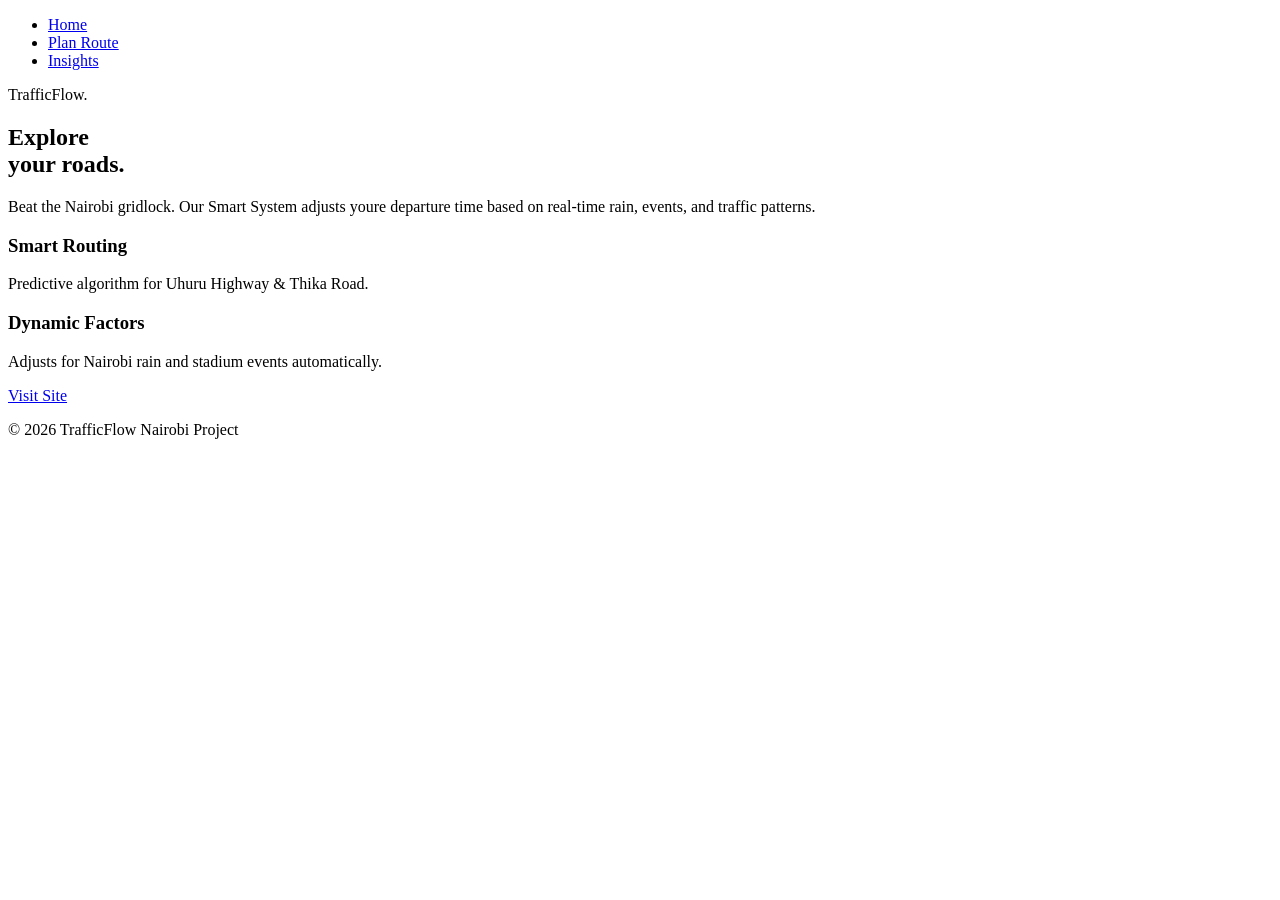
==== index.html @ 3a0edfe7 "initial commit: add HTML, CSS, and JavaScript files for TrafficFlow Nairobi project" ====
<!DOCTYPE html>
<html lang="en">
<head>
    <meta charset="UTF-8">
    <meta name="viewport" content="width=device-width, initial-scale=1.0">
    <title>TrafficFlow Nairobi</title>
</head>
<body class="home-page">
    <header>
        <nav>
            <ul class="nav-links">
                <li><a href="index.html" class="active">Home</a></li>
                <li><a href="route-planner.html">Plan Route</a></li>
                <li><a href="insights.html">Insights</a></li>

            </ul>
            <div class="logo-center">TrafficFlow.</div>
            <div class="menu-icon"><span></span></div>
        </nav>
    </header>

    <main class="hero-content">
        <section class="title-area">
            <h1>Explore <br><span>your roads.</span></h1>
            <p class="description">
                Beat the Nairobi gridlock. Our Smart System adjusts youre departure time based on real-time rain, events, and traffic patterns.
            </p>
        </section>
        <section class="bottom-info">
            <div class="info-card">
                <h3>Smart Routing</h3>
                <p>Predictive algorithm for Uhuru Highway & Thika Road. </p>
            </div>
            <div class="info-card">
                <h3>Dynamic Factors</h3>
                <p>Adjusts for Nairobi rain and stadium events automatically.</p>
            </div>
            <div class="cta-box">
                <a href="route-planner.html" class="visit-btn">Visit Site</a>
            </div>
        </section>
    </main>
    <footer>
        <p>&copy; 2026 TrafficFlow Nairobi Project</p>
    </footer>
    
</body>
</html>
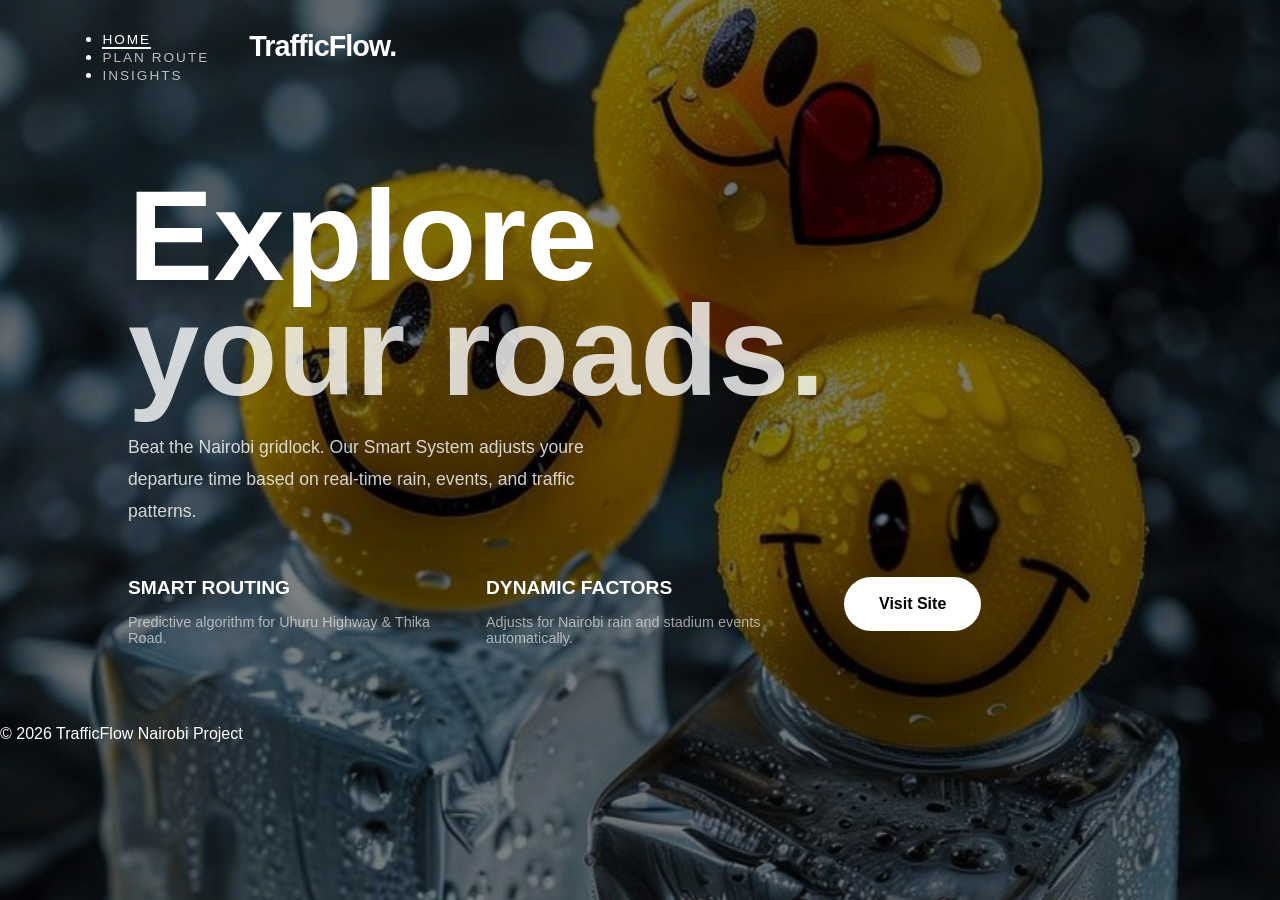
==== commit 076b554d: "Refactor code structure for improved readability and maintainability" ====
--- a/index.html
+++ b/index.html
@@ -4,6 +4,7 @@
     <meta charset="UTF-8">
     <meta name="viewport" content="width=device-width, initial-scale=1.0">
     <title>TrafficFlow Nairobi</title>
+    <link rel="stylesheet" href="style.css">
 </head>
 <body class="home-page">
     <header>
--- a/style.css
+++ b/style.css
@@ -0,0 +1,165 @@
+:root {
+    --text-white: #ffffff;
+    --glass-bg: rgba(0,0,0,0.6);
+    --glass-border: rgba(255, 255, 255, 0.15);
+    --accent-blue: #3498db;
+    --nairobi-danger: #e74c3c;
+    
+}
+
+* {
+    margin: 0;
+    padding: 0;
+    box-sizing: border-box;
+    font-family: "Inter", sans-serif;
+
+}
+
+body{
+    background: linear-gradient(rgba(0,0,0,0.5), rgba(0,0,0,0.5)), url("wallpaper1.PNG");
+    background-size: cover;
+    background-position: center;
+    background-attachment: fixed;
+    color: var(--text-white);
+    min-height: 100vh;
+}
+header {
+    padding: 30px 8%;
+}
+nav {
+    display: flex;
+    list-style: none;
+    gap: 40px;
+}
+.nav-links a {
+    color: white;
+    text-decoration: none;
+    font-size: 0.85rem;
+    text-transform: uppercase;
+    letter-spacing: 2px;
+    opacity: 0.7;
+    transition: 0.3s;
+}
+.nav-links a:hover, .nav-links a.active{
+    opacity: 1;
+    border-bottom: 2px solid white;
+
+}
+.logo-center {
+    font-size: 1.8rem;
+    font-weight: 900;
+    letter-spacing: -1px;
+}
+.hero-content {
+    padding: 5% 10%;
+
+}
+h1{
+    font-size: clamp(3rem,10vw, 8rem);
+    line-height: 0.9;
+    font-weight: 800;
+    margin-bottom: 1.5rem;
+}
+h1 span {
+    display: block;
+    opacity: 0.8;
+}
+.description {
+    max-width: 500px;
+    font-size: 1.1rem;
+    line-height: 1.8;
+    margin-bottom: 40px;
+    opacity: 0.8;
+}
+.bottom-info{
+    display: grid;
+    grid-template-columns: repeat(auto-fit, minmax(250px, 1fr));
+    gap: 50px;
+    margin-bottom: 15px;
+    margin-top: 50px;
+
+}
+.info-card h3{
+    font-size: 1.2rem;
+    margin-bottom: 15px;
+    text-transform: uppercase;
+}
+.info-card p{
+    font-size: 0.9rem;
+    opacity:0.6;
+}
+
+.planner-container, .insights-content{
+    display: flex;
+    flex-direction: column;
+    align-items: center;
+    padding: 50px 10%;
+}
+.glass-panel {
+    background: var(--glass-bg);
+    backdrop-filter: blur;
+    -webkit-backdrop-filter: blur(15px);
+    padding: 40px;
+    border-radius: 24px;
+    border: 1px solid var(--glass-border);
+    width: 100%;
+    max-width: 600px;
+    box-shadow: 0 8px 32px 0 rgba(0.0.0.0.37);
+
+}
+input[type="text"], input[type="time"] {
+    width:100%;
+    background: rgba(255, 255, 255, 0.05);
+    border: 1px solid var(--glass-border);
+    padding: 15px;
+    color: white;
+    border-radius: 12px;
+    margin-top: 10px;
+    margin-bottom: 20px; 
+
+}
+.factors-grid{
+    display: grid;
+    grid-template-columns: 1fr 1fr;
+    gap: 15px;
+    margin-bottom: 30px;
+
+}
+.checkbox-container{
+    font-size: 0.9;
+    display: flex;
+    align-items: center;
+    gap: 10px;
+
+}
+
+.visit-btn, .calc-btn {
+    padding: 18px 35px;
+    background: white;
+    color: black;
+    text-decoration: none;
+    border-radius: 50px;
+    font-weight: bold;
+    display: inline-block;
+    transition: 0.4s cubic-bezier(0.175, 0.885, 0.32, 1.275);
+    border: none;
+    cursor: pointer;
+
+}
+.visit-btn:hover, .calc-btn:hover {
+    transform: scale(1.05);
+    box-shadow: 0 0 20px rgba(255,2555,255,0.4);
+
+}
+@media (max-width: 768px) {
+    nav {
+        flex-direction: column;
+        gap: 20px;
+    }
+    h1{
+        font-size: 4rem;
+    }
+    .factor-grid{
+        grid-template-columns: 1fr;
+    }
+}
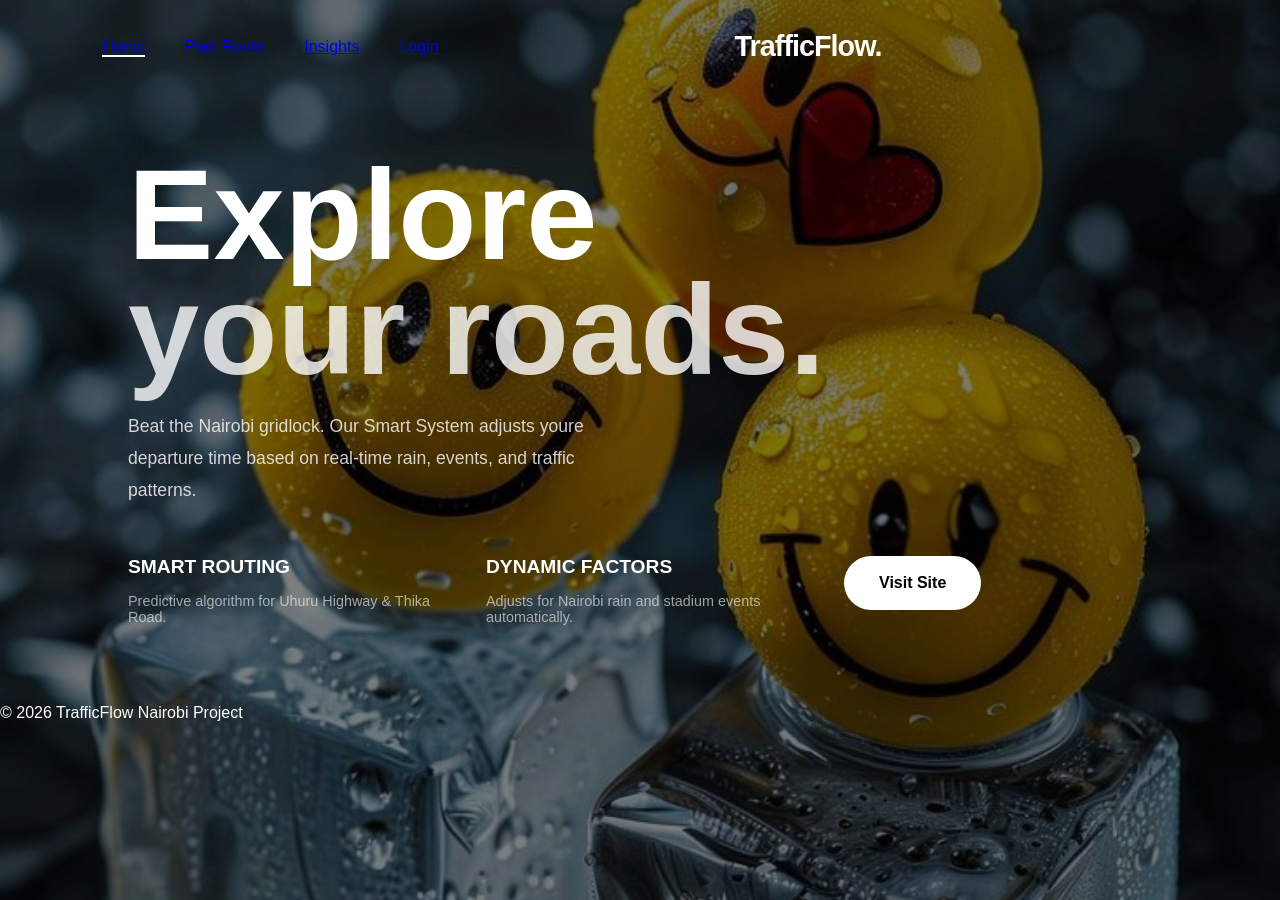
==== commit 09c132dd: "Add login and signup functionality with corresponding HTML, CSS, and JavaScript" ====
--- a/index.html
+++ b/index.html
@@ -13,6 +13,7 @@
                 <li><a href="index.html" class="active">Home</a></li>
                 <li><a href="route-planner.html">Plan Route</a></li>
                 <li><a href="insights.html">Insights</a></li>
+                <li><a href="login.html">Login</a></li>
 
             </ul>
             <div class="logo-center">TrafficFlow.</div>
--- a/style.css
+++ b/style.css
@@ -28,19 +28,15 @@
 }
 nav {
     display: flex;
+    justify-content: space-between; 
+    align-items: center;
+}
+
+.nav-links {
+    display: flex; 
     list-style: none;
     gap: 40px;
-}
-.nav-links a {
-    color: white;
-    text-decoration: none;
-    font-size: 0.85rem;
-    text-transform: uppercase;
-    letter-spacing: 2px;
-    opacity: 0.7;
-    transition: 0.3s;
-}
-.nav-links a:hover, .nav-links a.active{
+}.nav-links a:hover, .nav-links a.active{
     opacity: 1;
     border-bottom: 2px solid white;
 
@@ -97,16 +93,12 @@
 }
 .glass-panel {
     background: var(--glass-bg);
-    backdrop-filter: blur;
+    backdrop-filter: blur(15px); /* Add 15px here */
     -webkit-backdrop-filter: blur(15px);
-    padding: 40px;
-    border-radius: 24px;
-    border: 1px solid var(--glass-border);
-    width: 100%;
-    max-width: 600px;
-    box-shadow: 0 8px 32px 0 rgba(0.0.0.0.37);
+    /* ... rest of your code */
+    box-shadow: 0 8px 32px 0 rgba(0, 0, 0, 0.37); /* You had 0.0.0.0.37, change to commas */
+}
 
-}
 input[type="text"], input[type="time"] {
     width:100%;
     background: rgba(255, 255, 255, 0.05);
@@ -162,4 +154,4 @@
     .factor-grid{
         grid-template-columns: 1fr;
     }
-}+}
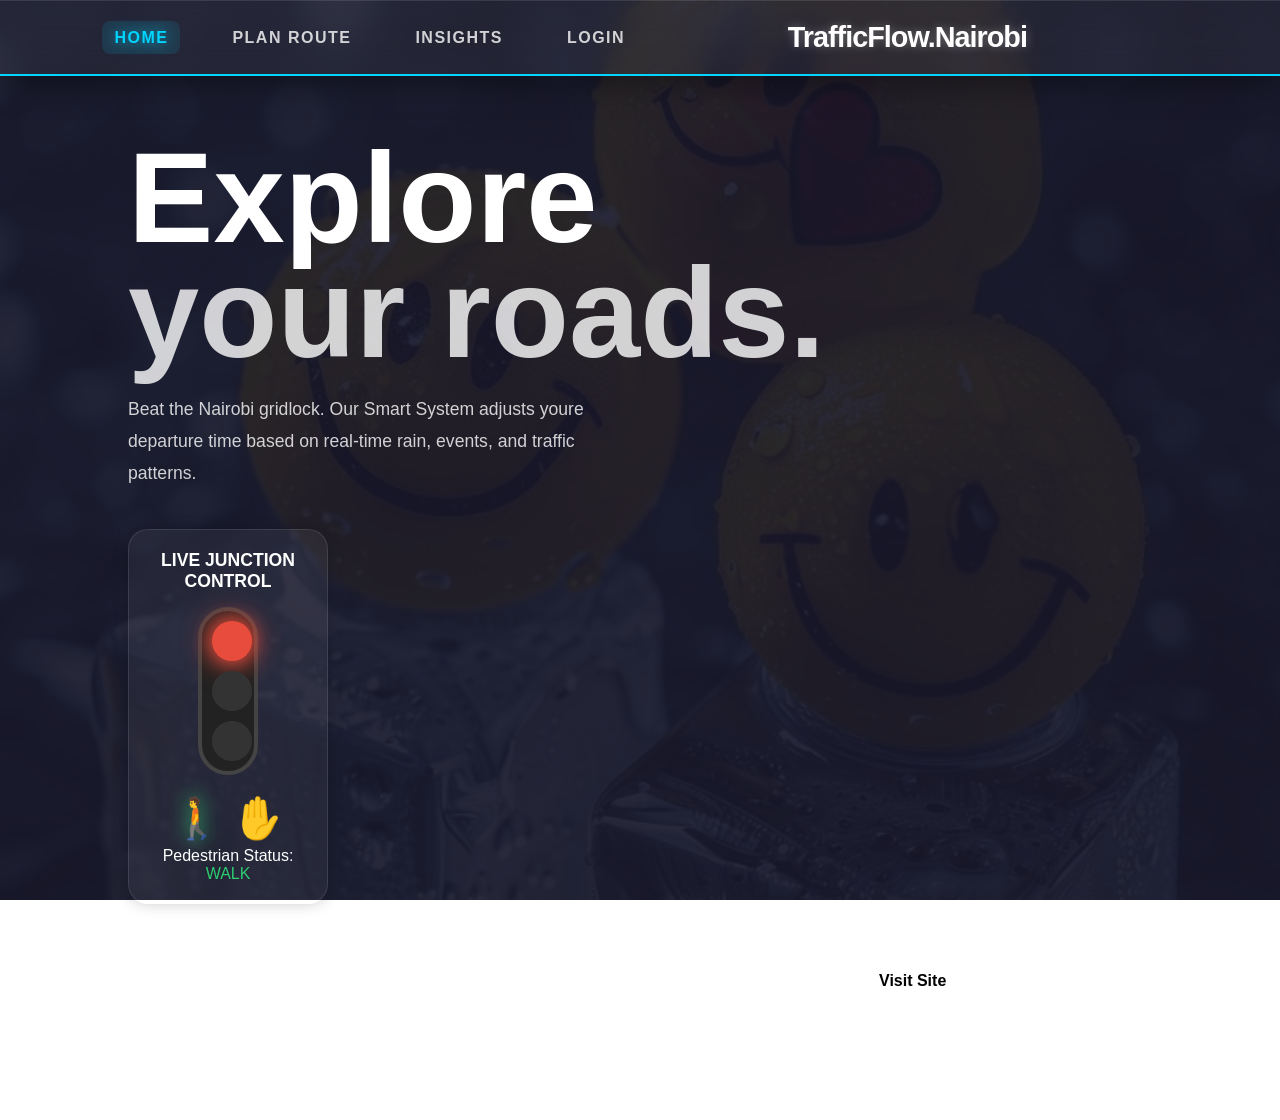
==== commit c78654ab: "Add traffic signal control logic with pedestrian signals - Implemented traffic light cycling logic (" ====
--- a/index.html
+++ b/index.html
@@ -7,6 +7,12 @@
     <link rel="stylesheet" href="style.css">
 </head>
 <body class="home-page">
+    <div class="slideshow-container">
+    <div class="slide slide1"></div>
+    <div class="slide slide2"></div>
+    <div class="slide slide3"></div>
+    <div class="slide slide4"></div>
+    <div class="overlay"></div> </div>
     <header>
         <nav>
             <ul class="nav-links">
@@ -16,7 +22,7 @@
                 <li><a href="login.html">Login</a></li>
 
             </ul>
-            <div class="logo-center">TrafficFlow.</div>
+            <div class="logo-center">TrafficFlow.Nairobi</div>
             <div class="menu-icon"><span></span></div>
         </nav>
     </header>
@@ -27,6 +33,23 @@
             <p class="description">
                 Beat the Nairobi gridlock. Our Smart System adjusts youre departure time based on real-time rain, events, and traffic patterns.
             </p>
+        </section>
+        <section>
+            <div class="smart-traffic-module">
+    <h3>Live Junction Control</h3>
+    
+    <div class="traffic-light-container">
+        <div class="light red active" id="tl-red"></div>
+        <div class="light yellow" id="tl-yellow"></div>
+        <div class="light green" id="tl-green"></div>
+    </div>
+    
+    <div class="crosswalk-container">
+        <div class="pedestrian-light">
+            <span class="walk-symbol active" id="ped-walk">&#128694;</span> <span class="stop-symbol" id="ped-stop">&#9995;</span>       </div>
+        <p>Pedestrian Status: <span id="status-text">WALK</span></p>
+    </div>
+</div>
         </section>
         <section class="bottom-info">
             <div class="info-card">
@@ -45,6 +68,7 @@
     <footer>
         <p>&copy; 2026 TrafficFlow Nairobi Project</p>
     </footer>
-    
+    <script src="script.js"></script>
+    <script src="traffic-signals.js"></script>
 </body>
 </html>
--- a/style.css
+++ b/style.css
@@ -1,3 +1,63 @@
+/* --- FULL PAGE SLIDESHOW --- */
+
+.slideshow-container {
+    position: fixed;
+    top: 0;
+    left: 0;
+    width: 100%;
+    height: 100%;
+    z-index: -2; /* Keeps it behind everything */
+    overflow: hidden;
+}
+
+.slide {
+    position: absolute;
+    width: 100%;
+    height: 100%;
+    background-size: cover;
+    background-position: center;
+    background-repeat: no-repeat;
+    opacity: 0;
+    animation: slideAnimation 60s infinite; /* 20s x 3 images = 60s total loop */
+}
+
+/* Add your Nairobi Images here */
+.slide1 { 
+    background-image: url('T6.jpeg'); 
+    animation-delay: 0s;
+}
+.slide2 { 
+    background-image: url('T4.jpeg'); 
+    animation-delay: 10s;
+}
+.slide3 { 
+    background-image: url('T5.jpeg'); 
+    animation-delay: 20s;
+}
+.slide4 {
+    background-image: url('T4.jpeg'); 
+    animation-delay: 30s;
+}
+
+/* The dark overlay ensures your text/map stays visible */
+.overlay {
+    position: absolute;
+    top: 0;
+    left: 0;
+    width: 100%;
+    height: 100%;
+    background: rgba(26, 26, 46, 0.85); /* Adjust 0.85 to make it darker/lighter */
+    z-index: -1;
+}
+
+/* Animation: Fades images in and out */
+@keyframes slideAnimation {
+    0% { opacity: 0; }
+    5% { opacity: 1; }   /* Fade in */
+    33% { opacity: 1; }  /* Stay visible for 20s */
+    38% { opacity: 0; }  /* Fade out */
+    100% { opacity: 0; }
+}
 :root {
     --text-white: #ffffff;
     --glass-bg: rgba(0,0,0,0.6);
@@ -23,28 +83,64 @@
     color: var(--text-white);
     min-height: 100vh;
 }
+/* --- GLASSMORPHISM NAV BAR --- */
 header {
-    padding: 30px 8%;
-}
+    /* Transparent background with a slight tint */
+    background: rgba(255, 255, 255, 0.05); 
+    
+    /* The most important part: The Blur */
+    backdrop-filter: blur(15px);
+    -webkit-backdrop-filter: blur(15px); /* Safari support */
+    
+    /* A thin white highlight on top and the neon blue on bottom */
+    border-top: 1px solid rgba(255, 255, 255, 0.1);
+    border-bottom: 2px solid #00d4ff; 
+    
+    padding: 20px 8%; 
+    position: sticky;
+    top: 0;
+    z-index: 2000;
+    
+    /* Gives it that floating "lifted" look */
+    box-shadow: 0 8px 32px 0 rgba(0, 0, 0, 0.37);
+}
+
 nav {
     display: flex;
-    justify-content: space-between; 
+    justify-content: space-between;
     align-items: center;
 }
 
 .nav-links {
-    display: flex; 
+    display: flex;
     list-style: none;
     gap: 40px;
-}.nav-links a:hover, .nav-links a.active{
-    opacity: 1;
-    border-bottom: 2px solid white;
-
-}
+}
+
+.nav-links a {
+    text-decoration: none;
+    color: rgba(255, 255, 255, 0.8);
+    font-weight: 600;
+    text-transform: uppercase;
+    letter-spacing: 1.5px;
+    transition: 0.4s ease;
+    padding: 8px 12px;
+    border-radius: 8px; /* Subtle roundness for hover states */
+}
+
+/* Hover and Active states with "Glow-on-Glass" effect */
+.nav-links a:hover, .nav-links a.active {
+    color: #00d4ff;
+    background: rgba(0, 212, 255, 0.1); /* Slight blue tint on the glass */
+    text-shadow: 0 0 15px rgba(0, 212, 255, 0.8);
+}
+
 .logo-center {
     font-size: 1.8rem;
     font-weight: 900;
     letter-spacing: -1px;
+    color: #fff;
+    text-shadow: 0 0 10px rgba(255, 255, 255, 0.3);
 }
 .hero-content {
     padding: 5% 10%;
@@ -155,3 +251,223 @@
         grid-template-columns: 1fr;
     }
 }
+
+/* --- SMART TRAFFIC SIGNALS CSS --- */
+
+/* Module Container - Glassmorphism style */
+.smart-traffic-module {
+    background: rgba(255, 255, 255, 0.05);
+    border-radius: 20px;
+    padding: 20px;
+    border: 1px solid rgba(255, 255, 255, 0.1);
+    box-shadow: 0 0 15px rgba(0,0,0,0.2);
+    text-align: center;
+    max-width: 200px; /* Adjust to fit sidebar */
+}
+
+.smart-traffic-module h3 {
+    color: var(--nairobi-green); /* Using our new green variable */
+    font-size: 1.1rem;
+    margin-bottom: 15px;
+    text-transform: uppercase;
+}
+
+/* Traffic Light Body */
+.traffic-light-container {
+    background: #222;
+    width: 60px;
+    border-radius: 30px;
+    padding: 10px;
+    margin: 0 auto 20px auto;
+    display: flex;
+    flex-direction: column;
+    gap: 10px;
+    border: 4px solid #444;
+}
+
+/* Base Light Circle */
+.light {
+    width: 40px;
+    height: 40px;
+    border-radius: 50%;
+    background-color: #333; /* Dark/Off by default */
+    transition: background-color 0.3s ease, box-shadow 0.3s ease;
+}
+
+/* Active State Colors & Glow (Neon) */
+.light.red.active {
+    background-color: #e74c3c;
+    box-shadow: 0 0 20px #e74c3c, 0 0 30px #e74c3c;
+}
+
+.light.yellow.active {
+    background-color: #f1c40f;
+    box-shadow: 0 0 20px #f1c40f, 0 0 30px #f1c40f;
+}
+
+.light.green.active {
+    background-color: #2ecc71;
+    box-shadow: 0 0 20px #2ecc71, 0 0 30px #2ecc71;
+}
+
+/* Crosswalk Styles */
+.pedestrian-light {
+    font-size: 2.5rem;
+    margin-bottom: 5px;
+    color: #444; /* Dull when inactive */
+    transition: color 0.3s ease;
+}
+
+/* Pedestrian Glows */
+.pedestrian-light .walk-symbol.active {
+    color: #2ecc71; /* Green Walk */
+    filter: drop-shadow(0 0 10px #2ecc71);
+}
+
+.pedestrian-light .stop-symbol.active {
+    color: #e74c3c; /* Red Stop (Hand) */
+    filter: drop-shadow(0 0 10px #e74c3c);
+}
+/* Layout Controller */
+.planner-container {
+    display: flex;
+    flex-direction: row; /* Forces side-by-side */
+    gap: 25px;
+    padding: 30px;
+    height: 90vh;
+    align-items: flex-start;
+}
+
+/* Fix for the Factors Grid to be two-column */
+.factors-grid {
+    display: grid;
+    grid-template-columns: 1fr 1fr;
+    gap: 15px;
+}
+
+/* Map Container needs to grow to fill the right side */
+#map-container {
+    flex: 1;
+    height: 100%;
+    min-height: 500px;
+    position: relative;
+    border: 2px solid #00d4ff;
+    border-radius: 15px;
+    box-shadow: 0 0 30px rgba(0, 212, 255, 0.2);
+}
+
+/* Overlay for that 'Cyber' grid feel */
+.map-overlay-glow {
+    position: absolute;
+    top: 0;
+    left: 0;
+    width: 100%;
+    height: 100%;
+    pointer-events: none;
+    background: 
+        linear-gradient(rgba(0, 212, 255, 0.05) 1px, transparent 1px),
+        linear-gradient(90deg, rgba(0, 212, 255, 0.05) 1px, transparent 1px);
+    background-size: 25px 25px;
+    border-radius: 15px;
+}
+/* 1. Panel Container Styling */
+.glass-panel {
+    position: relative; /* Needed for the design layer */
+    flex: 0 0 400px;
+    background: #0f111a; /* Dark base from your image */
+    border: 2px solid #00d4ff;
+    box-shadow: 0 0 20px rgba(0, 212, 255, 0.4);
+    border-radius: 15px;
+    overflow: hidden; /* Clips the diagonal shape */
+    padding: 0; /* Padding moves to the content div */
+}
+
+/* 2. The Diagonal Design Layer (The 'Welcome' part look) */
+.panel-design-layer {
+    position: absolute;
+    top: 0;
+    left: 0;
+    width: 100%;
+    height: 100%;
+    background: linear-gradient(135deg, #0081a7 0%, #00afb9 100%);
+    clip-path: polygon(0 0, 45% 0, 15% 100%, 0% 100%); /* Diagonal cut */
+    opacity: 0.6; /* Makes it look sleek and high-tech */
+    z-index: 1;
+}
+
+/* 3. Content Layer */
+.panel-content {
+    position: relative;
+    z-index: 2; /* Sits above the diagonal design */
+    padding: 30px;
+}
+
+/* 4. Minimalist Inputs (The white lines from your image) */
+.input-group {
+    position: relative;
+    border-bottom: 2px solid rgba(255, 255, 255, 0.8); /* The clean white line */
+    margin-bottom: 25px;
+}
+
+.input-group label {
+    display: block;
+    font-size: 0.75rem;
+    color: #00d4ff;
+    text-transform: uppercase;
+    margin-bottom: 5px;
+}
+
+.glass-input {
+    width: 100%;
+    background: transparent !important;
+    border: none !important;
+    color: white !important;
+    padding: 8px 0;
+    font-size: 1rem;
+    outline: none;
+}
+
+/* Icons inside the inputs */
+.input-group i {
+    position: absolute;
+    right: 5px;
+    top: 25px;
+    color: white;
+    font-size: 0.9rem;
+}
+
+/* 5. The Pill Button */
+.calc-btn {
+    width: 100%;
+    background: linear-gradient(to right, #0081a7, #00afb9) !important;
+    border: none;
+    border-radius: 25px;
+    padding: 15px;
+    color: white;
+    font-weight: 800;
+    letter-spacing: 1px;
+    cursor: pointer;
+    box-shadow: 0 5px 15px rgba(0, 0, 0, 0.3);
+    margin-top: 10px;
+}
+select.glass-input {
+    appearance: none; /* Removes default browser arrow */
+    background-image: url("data:image/svg+xml;charset=UTF-8,%3csvg xmlns='http://www.w3.org/2000/svg' viewBox='0 0 24 24' fill='none' stroke='%2300d4ff' stroke-width='2' stroke-linecap='round' stroke-linejoin='round'%3e%3cpolyline points='6 9 12 15 18 9'%3e%3c/polyline%3e%3c/svg%3e");
+    background-repeat: no-repeat;
+    background-position: right 10px center;
+    background-size: 1em;
+    padding-right: 30px;
+}
+#time-output {
+    color: #00d4ff !important;
+    text-shadow: 0 0 10px rgba(0, 212, 255, 0.6);
+    font-weight: 800;
+    letter-spacing: 1px;
+    animation: pulse 2s infinite;
+}
+
+@keyframes pulse {
+    0% { opacity: 0.8; }
+    50% { opacity: 1; text-shadow: 0 0 20px rgba(0, 212, 255, 1); }
+    100% { opacity: 0.8; }
+}
